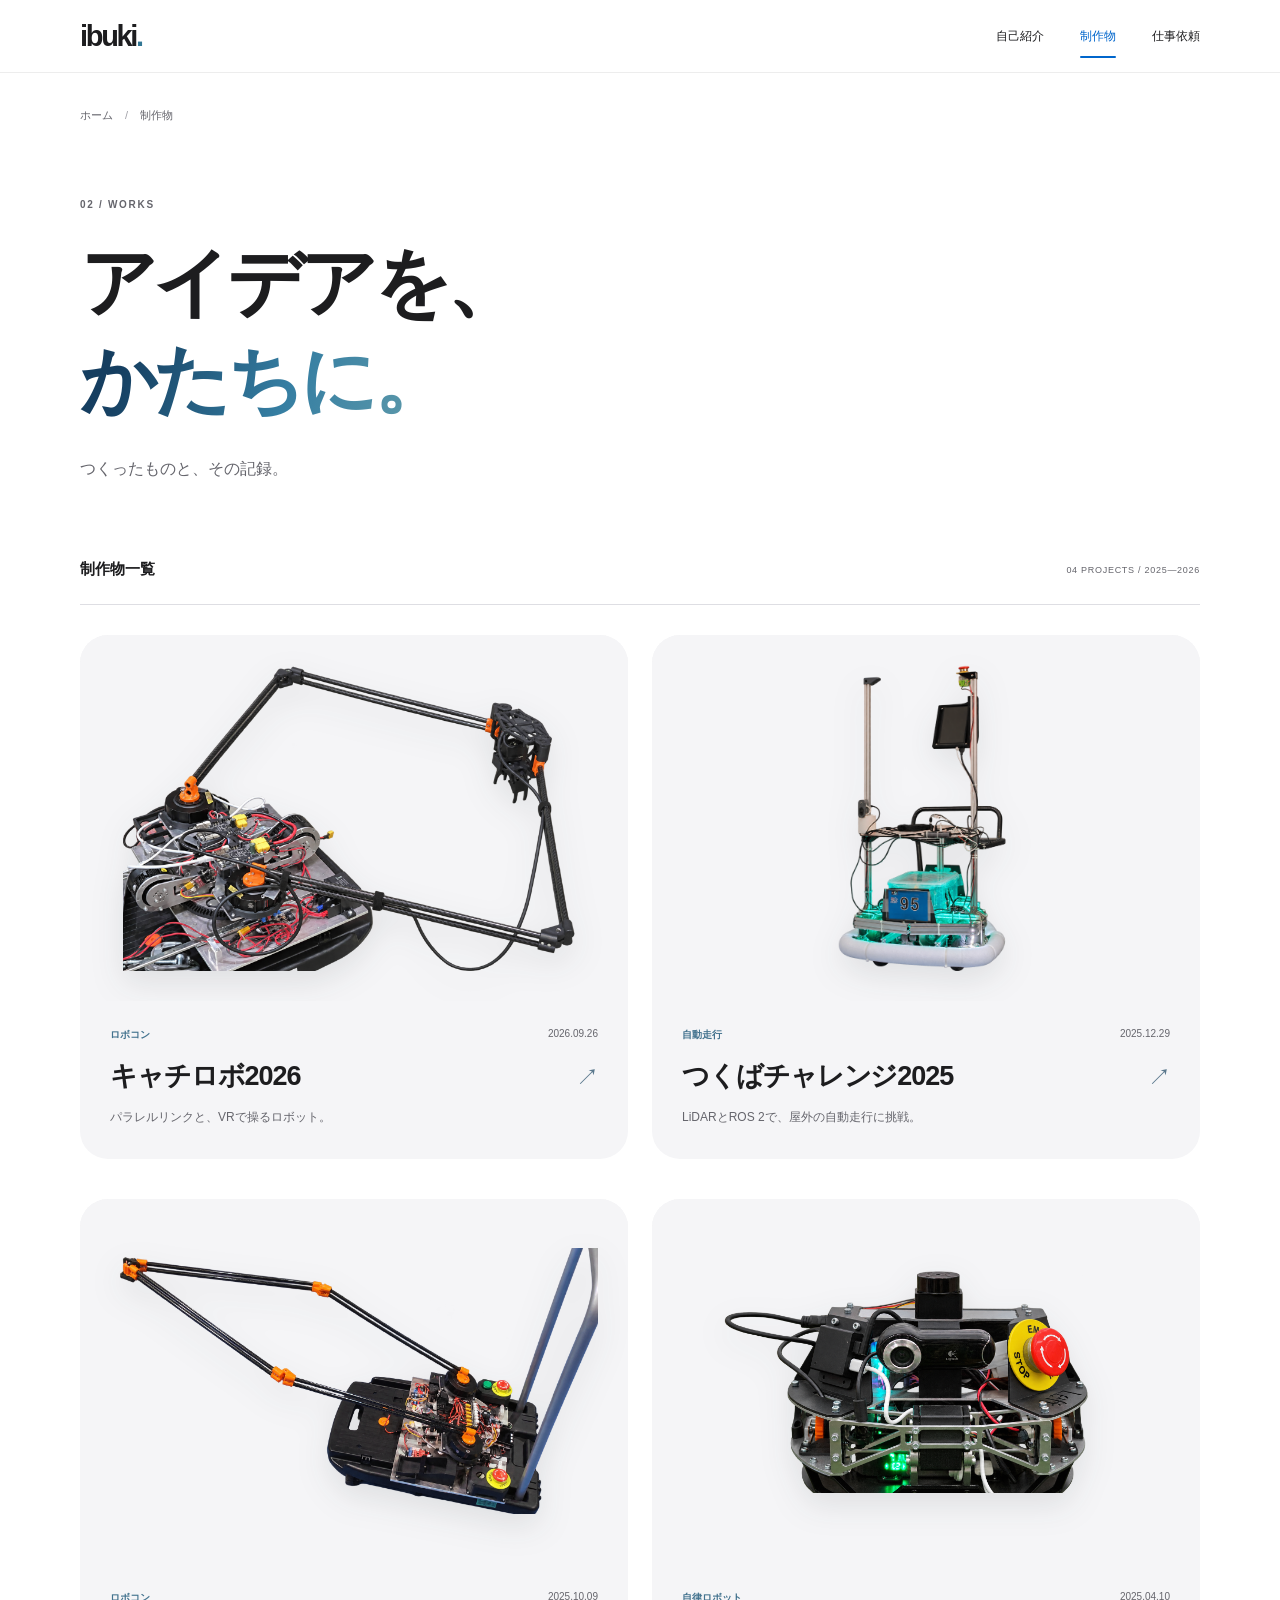
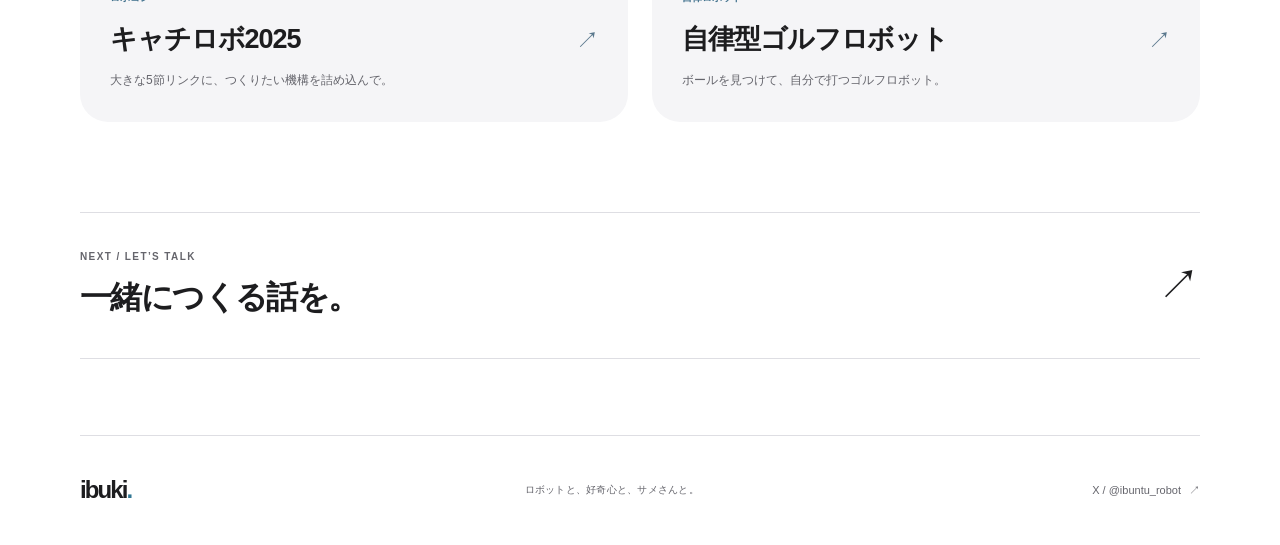
==== works/index.html @ aececbef "Build modern portfolio with real robot photography" ====
<!DOCTYPE html>
<html lang="ja">
<head>
  <meta charset="utf-8">
  <meta name="viewport" content="width=device-width, initial-scale=1">
  <meta name="description" content="キャチロボ、つくばチャレンジ、自律型ゴルフロボット。ibukiの制作物を紹介します。">
  <meta name="theme-color" content="#f5f5f7">
  <title>制作物 — ibuki's blog</title>
  <link rel="icon" href="../image/favicon.svg" type="image/svg+xml">
  <link rel="stylesheet" href="../css/style.css">
  <script src="../js/main.js" defer></script>
</head>
<body>
  <a class="skip-link" href="#main">本文へスキップ</a>
  <header class="site-header">
    <div class="nav-inner"><a class="brand" href="../" aria-label="ibuki's blog ホーム">ibuki<span>.</span></a><nav aria-label="メインナビゲーション"><a href="../about/">自己紹介</a><a href="../works/" aria-current="page">制作物</a><a href="../contact/">仕事依頼</a></nav></div>
    <div class="scroll-progress" aria-hidden="true"></div>
  </header>
  <main id="main"><nav class="breadcrumbs container" aria-label="パンくず"><ol><li><a href="../">ホーム</a></li><li aria-current="page">制作物</li></ol></nav><section class="page-heading container"><p class="eyebrow hero-enter">02 / WORKS</p><h1 class="hero-enter enter-delay-1">アイデアを、<br><span class="gradient-text">かたちに。</span></h1><p class="page-lead hero-enter enter-delay-2">つくったものと、その記録。</p></section><section class="container works-list" aria-labelledby="works-list-title"><div class="works-list-heading reveal"><h2 id="works-list-title">制作物一覧</h2><span>04 PROJECTS / 2025—2026</span></div><div class="project-grid"><a class="project-card reveal" href="./catchrobo-2026/"><div class="project-image  is-cutout"><img src="../image/projects/catchrobo-2026-cutout.png" alt="サメサメ工業のキャチロボ2026出場機体" loading="lazy" decoding="async" referrerpolicy="no-referrer"><span class="image-fallback">写真は原記事でご覧いただけます</span></div><div class="project-card-copy"><div class="project-meta"><span>ロボコン</span><time datetime="2026-09-26">2026.09.26</time></div><h3>キャチロボ2026<span aria-hidden="true">↗</span></h3><p>パラレルリンクと、VRで操るロボット。</p></div></a><a class="project-card reveal" href="./tsukuba-2025/"><div class="project-image  is-cutout"><img src="../image/projects/tsukuba-2025-cutout.png" alt="つくばチャレンジ2025に向けて製作した自動走行ロボット" loading="lazy" decoding="async" referrerpolicy="no-referrer"><span class="image-fallback">写真は原記事でご覧いただけます</span></div><div class="project-card-copy"><div class="project-meta"><span>自動走行</span><time datetime="2025-12-29">2025.12.29</time></div><h3>つくばチャレンジ2025<span aria-hidden="true">↗</span></h3><p>LiDARとROS 2で、屋外の自動走行に挑戦。</p></div></a><a class="project-card reveal" href="./catchrobo-2025/"><div class="project-image  is-cutout"><img src="../image/projects/catchrobo-2025-cutout.png" alt="カーボンパイプの5節リンクを備えたキャチロボ2025の機体" loading="lazy" decoding="async" referrerpolicy="no-referrer"><span class="image-fallback">写真は原記事でご覧いただけます</span></div><div class="project-card-copy"><div class="project-meta"><span>ロボコン</span><time datetime="2025-10-09">2025.10.09</time></div><h3>キャチロボ2025<span aria-hidden="true">↗</span></h3><p>大きな5節リンクに、つくりたい機構を詰め込んで。</p></div></a><a class="project-card reveal" href="./golf-robot/"><div class="project-image  is-cutout"><img src="../image/projects/golf-robot-cutout.png" alt="LiDARとカメラ、ボールを打つクラブを搭載したゴルフロボット" loading="lazy" decoding="async" referrerpolicy="no-referrer"><span class="image-fallback">写真は原記事でご覧いただけます</span></div><div class="project-card-copy"><div class="project-meta"><span>自律ロボット</span><time datetime="2025-04-10">2025.04.10</time></div><h3>自律型ゴルフロボット<span aria-hidden="true">↗</span></h3><p>ボールを見つけて、自分で打つゴルフロボット。</p></div></a></div></section><a class="next-page container reveal" href="../contact/"><span><small>NEXT / LET’S TALK</small><strong>一緒につくる話を。</strong></span><span class="next-arrow" aria-hidden="true">↗</span></a></main>
  <footer class="site-footer container"><a class="brand" href="../" aria-label="ibuki's blog ホーム">ibuki<span>.</span></a><p>ロボットと、好奇心と、サメさんと。</p><a href="https://x.com/ibuntu_robot">X / @ibuntu_robot <span aria-hidden="true">↗</span></a></footer>
</body>
</html>
---- css/style.css ----
@charset "UTF-8";

:root {
  color-scheme: light;
  --ink: #1d1d1f;
  --muted: #65656c;
  --blue: #0066cc;
  --soft: #f5f5f7;
  --line: #dedee3;
  --radius: 28px;
  --font: -apple-system, BlinkMacSystemFont, "Helvetica Neue", Arial, "Noto Sans CJK JP", "Hiragino Kaku Gothic ProN", "Yu Gothic", Meiryo, sans-serif;
}
*, *::before, *::after { box-sizing: border-box; }
html { scroll-behavior: smooth; scroll-padding-top: 100px; }
body { margin: 0; background: white; color: var(--ink); font-family: var(--font); -webkit-font-smoothing: antialiased; }
a { color: inherit; text-decoration: none; -webkit-tap-highlight-color: transparent; touch-action: manipulation; }
img { display: block; width: 100%; height: auto; }
img[hidden] { display: none; }
figure, h1, h2, h3, p { margin: 0; }
::selection { background: #cce5f5; color: #143e5b; }
:focus-visible { outline: 3px solid var(--blue); outline-offset: 6px; }
.container { width: min(1120px, calc(100% - 80px)); margin-inline: auto; }
.section-space { padding-block: 112px; }
.eyebrow { color: var(--muted); font-size: 10px; font-weight: 700; line-height: 1.6; letter-spacing: .17em; }
.gradient-text { color: #327794; background: linear-gradient(110deg, #153e60 12%, #357ea2 57%, #649eac 100%); -webkit-background-clip: text; background-clip: text; -webkit-text-fill-color: transparent; }
.skip-link { position: fixed; top: 10px; left: 20px; z-index: 100; padding: 12px 20px; border-radius: 8px; background: var(--ink); color: white; transform: translateY(-150%); }
.skip-link:focus { transform: translateY(0); }

/* Shared glass navigation. */
.site-header { position: sticky; top: 0; z-index: 20; background: rgb(255 255 255 / 86%); border-bottom: 1px solid rgb(0 0 0 / 7%); -webkit-backdrop-filter: blur(22px) saturate(160%); backdrop-filter: blur(22px) saturate(160%); }
.nav-inner { width: min(1120px, calc(100% - 80px)); height: 72px; margin-inline: auto; display: flex; align-items: center; justify-content: space-between; }
.brand { font-size: 29px; font-weight: 800; letter-spacing: -.08em; line-height: 1; }
.brand span, .profile-name span { color: #327794; }
.site-header nav { display: flex; align-items: center; gap: 36px; height: 100%; }
.site-header nav a { position: relative; display: flex; align-items: center; min-height: 44px; font-size: 12px; font-weight: 500; transition: color .2s; }
.site-header nav a:hover, .site-header nav a[aria-current="page"] { color: var(--blue); }
.site-header nav a[aria-current="page"]::after { content: ""; position: absolute; bottom: 0; left: 0; right: 0; height: 2px; border-radius: 2px; background: var(--blue); }
.scroll-progress { position: absolute; bottom: -1px; left: 0; height: 2px; width: 100%; background: #327794; transform: scaleX(0); transform-origin: left; }

.home-hero { padding-top: 75px; text-align: center; }
.home-hero h1 { margin-top: 24px; font-size: clamp(48px, 6.5vw, 82px); font-weight: 750; letter-spacing: -.06em; line-height: 1.22; }
.hero-description { margin-top: 24px; color: var(--muted); font-size: 18px; font-weight: 500; line-height: 1.9; }
.hero-actions { display: flex; justify-content: center; align-items: center; gap: 28px; margin-top: 26px; }
.button { display: inline-flex; align-items: center; justify-content: center; gap: 22px; min-height: 48px; padding: 13px 24px; border-radius: 999px; font-size: 14px; font-weight: 500; line-height: 1.5; transition: background .25s, transform .25s, box-shadow .25s; }
.button-primary { background: var(--blue); color: white; }
.button-primary:hover { background: #005bb8; transform: translateY(-2px); box-shadow: 0 8px 24px rgb(0 102 204 / 18%); }
.text-link { display: inline-flex; align-items: center; gap: 8px; min-height: 44px; color: var(--blue); font-size: 14px; font-weight: 500; line-height: 1.8; }
.text-link span { display: inline-block; flex-shrink: 0; transition: transform .25s; }
.text-link:hover { text-decoration: underline; text-underline-offset: 5px; }
.text-link:hover span { transform: translate(2px, -2px); }
.hero-photo { overflow: hidden; margin-top: 48px; border: 1px solid var(--line); border-radius: var(--radius); background: white; text-align: left; }
.hero-photo-link { display: block; overflow: hidden; aspect-ratio: 1.8; }
.hero-photo .project-image { height: 100%; padding: 30px; aspect-ratio: auto; background: #eef1f3; }
.hero-photo .project-image img { height: 100%; min-height: 0; object-fit: contain; }
.hero-photo figcaption { display: flex; justify-content: space-between; align-items: center; gap: 24px; padding: 25px 30px; }
.hero-project-kicker { display: block; margin-bottom: 9px; color: var(--muted); font-size: 9px; font-weight: 600; letter-spacing: .14em; }
.hero-photo figcaption strong { font-size: 25px; font-weight: 650; letter-spacing: -.04em; }
.hero-project-subtitle { display: block; margin-top: 8px; color: var(--muted); font-size: 11px; }
.hero-photo figcaption .text-link { flex-shrink: 0; }
.section-intro { display: flex; justify-content: space-between; align-items: end; gap: 30px; margin-bottom: 36px; }
.section-intro h2 { margin-top: 14px; font-size: clamp(28px, 3.3vw, 40px); line-height: 1.4; letter-spacing: -.055em; }
.section-intro > p { color: var(--muted); font-size: 13px; line-height: 1.9; }

/* Real projects lead to their own child pages. */
.project-grid { display: grid; grid-template-columns: repeat(2, minmax(0, 1fr)); gap: 40px 24px; }
.project-card { overflow: hidden; border-radius: var(--radius); background: var(--soft); transition: translate .4s, box-shadow .4s; }
.project-card:hover { translate: 0 -5px; box-shadow: 0 18px 35px rgb(21 43 58 / 10%); }
.project-image { position: relative; display: grid; place-items: center; overflow: hidden; aspect-ratio: 1.5; background: #e8ecf0; }
.project-image img { height: 100%; object-fit: cover; transition: transform .65s cubic-bezier(.2,.65,.3,1); }
.project-card:hover img { transform: scale(1.035); }
.project-card[href*="tsukuba"] .project-image img { object-fit: contain; }
.image-fallback { display: none; position: absolute; inset: 0; align-items: center; justify-content: center; padding: 30px; color: #526474; background: radial-gradient(ellipse at 50% 30%, #f8fcff, #dce7ee); font-size: 12px; text-align: center; }
.image-unavailable .image-fallback { display: flex; }
.project-image.is-cutout { padding: 30px; background: var(--soft); }
.project-image.is-cutout img { min-width: 0; min-height: 0; object-fit: contain; filter: drop-shadow(0 12px 16px rgb(25 35 43 / 10%)); }
.hero-photo .project-image.is-cutout { padding: 38px; background: var(--soft); }
.project-card-copy { padding: 27px 30px 30px; }
.project-meta { display: flex; justify-content: space-between; gap: 20px; color: var(--muted); font-size: 10px; }
.project-meta > span { color: #42728e; font-weight: 600; }
.project-card h3 { display: flex; justify-content: space-between; align-items: baseline; gap: 14px; margin-top: 16px; font-size: clamp(20px, 2.2vw, 27px); font-weight: 650; letter-spacing: -.04em; }
.project-card h3 > span { flex-shrink: 0; color: #5a788d; font-size: 23px; font-weight: 400; }
.project-card-copy > p { margin-top: 12px; color: var(--muted); font-size: 12px; line-height: 1.9; }
.works-list { padding-bottom: 90px; }
.works-list-heading { display: flex; justify-content: space-between; align-items: center; gap: 20px; padding-bottom: 25px; margin-bottom: 30px; border-bottom: 1px solid var(--line); }
.works-list-heading h2 { font-size: 15px; font-weight: 600; }
.works-list-heading > span { color: var(--muted); font-size: 9px; letter-spacing: .08em; }

.explore-section { background: var(--soft); }
.page-grid { display: grid; grid-template-columns: repeat(3, minmax(0, 1fr)); gap: 20px; }
.page-card { position: relative; display: flex; flex-direction: column; min-height: 225px; padding: 28px; overflow: hidden; border-radius: var(--radius); transition: box-shadow .4s, translate .4s; }
.page-card:hover { translate: 0 -6px; box-shadow: 0 18px 40px rgb(21 43 58 / 10%); }
.card-top { display: flex; justify-content: space-between; align-items: center; gap: 8px; }
.card-kicker { font-size: 10px; font-weight: 600; letter-spacing: .12em; }
.circle-arrow { display: grid; flex-shrink: 0; place-items: center; width: 32px; height: 32px; border-radius: 50%; background: white; color: var(--ink); font-size: 18px; transition: transform .3s; }
.page-card:hover .circle-arrow { transform: rotate(45deg); }
.about-card { background: white; }
.works-card { color: white; background: #142b3b; }
.contact-card { background: #e4edf3; }
.card-copy { position: relative; margin-top: auto; }
.card-copy h3 { font-size: 25px; font-weight: 650; letter-spacing: -.04em; }
.card-copy p { margin-top: 12px; color: var(--muted); font-size: 11px; line-height: 1.9; }
.works-card .card-copy p { color: #c4d2dc; }
.closing-section { padding-block: 105px 115px; text-align: center; }
.closing-section h2 { margin-top: 22px; font-size: clamp(30px, 4vw, 48px); font-weight: 650; line-height: 1.5; letter-spacing: -.06em; }
.closing-section .text-link { margin-top: 24px; }

.breadcrumbs { padding-top: 24px; color: var(--muted); font-size: 11px; }
.breadcrumbs ol { display: flex; flex-wrap: wrap; gap: 0 12px; align-items: center; margin: 0; padding: 0; list-style: none; }
.breadcrumbs li + li::before { content: "/"; padding-right: 12px; color: #a1a1a8; }
.breadcrumbs a { display: inline-flex; align-items: center; min-height: 36px; }
.breadcrumbs a:hover { color: var(--blue); }
.page-heading { padding-block: 64px 76px; }
.page-heading h1 { margin-top: 22px; font-size: clamp(44px, 6vw, 76px); font-weight: 750; line-height: 1.27; letter-spacing: -.06em; }
.page-lead { margin-top: 26px; color: var(--muted); font-size: 16px; line-height: 1.9; }
.profile-section { display: grid; grid-template-columns: 1.05fr 1fr; align-items: center; gap: 80px; padding-block: 0 110px; }
.profile-photo { position: relative; overflow: hidden; border-radius: var(--radius); background: #c5d4db; }
.profile-photo img { aspect-ratio: 1; height: 100%; object-fit: cover; object-position: 65% center; }
.profile-photo figcaption { position: absolute; bottom: 20px; left: 24px; padding: 9px 12px; border-radius: 50px; background: rgb(255 255 255 / 92%); color: #304653; font-size: 9px; font-weight: 600; letter-spacing: .08em; }
.profile-name { margin-block: 8px 24px; font-size: 65px; font-weight: 750; letter-spacing: -.075em; }
.profile-copy > p:not(.eyebrow) { margin-bottom: 18px; color: #505057; font-size: 15px; line-height: 2.1; }
.tags { display: flex; flex-wrap: wrap; gap: 8px; margin-block: 26px 18px; }
.tags span { padding: 7px 13px; border-radius: 99px; background: var(--soft); color: var(--muted); font-size: 11px; }
.statement-section { padding-block: 75px 110px; border-top: 1px solid var(--line); text-align: center; }
.statement-section h2 { margin-block: 24px; font-size: clamp(30px, 4vw, 46px); font-weight: 650; line-height: 1.5; letter-spacing: -.05em; }
.statement-section > p:last-child { color: var(--muted); font-size: 14px; line-height: 2; }
.next-page { display: flex; justify-content: space-between; align-items: center; gap: 20px; padding-block: 38px; margin-bottom: 76px; border-block: 1px solid var(--line); }
.next-page > span:first-child { display: grid; gap: 14px; }
.next-page small { color: var(--muted); font-size: 10px; font-weight: 600; letter-spacing: .14em; }
.next-page strong { font-size: clamp(22px, 3vw, 32px); font-weight: 600; letter-spacing: -.05em; transition: color .25s; }
.next-arrow { font-size: 42px; font-weight: 300; transition: transform .3s; }
.next-page:hover strong { color: var(--blue); }
.next-page:hover .next-arrow { transform: translate(5px, -5px); }

.contact-panel { position: relative; display: grid; grid-template-columns: 1.2fr 1fr; gap: 20px; align-items: center; overflow: hidden; padding: 64px; border-radius: var(--radius); background: #edf3f7; }
.contact-panel h2 { margin-top: 20px; font-size: clamp(29px, 3.5vw, 42px); font-weight: 650; line-height: 1.5; letter-spacing: -.05em; }
.contact-panel-copy > p:not(.eyebrow) { margin-block: 22px 28px; color: var(--muted); font-size: 14px; line-height: 2; }
.contact-handle { display: block; margin-top: 14px; color: var(--muted); font-size: 11px; }
.contact-panel-art { display: grid; place-items: center; width: 240px; height: 240px; justify-self: center; border: 1px solid #b9d0de; border-radius: 65px; color: #347b9d; font-size: 170px; font-weight: 300; transform: rotate(-10deg); }
.request-list { padding: 0; margin: 0; list-style: none; }
.request-list li { display: flex; align-items: baseline; gap: 32px; padding-block: 28px; border-top: 1px solid var(--line); }
.request-list li > span { color: #7296a9; font-size: 12px; font-weight: 600; }
.request-list h3 { font-size: 17px; font-weight: 600; letter-spacing: -.025em; }
.request-list p { margin-top: 10px; color: var(--muted); font-size: 13px; line-height: 1.9; }

.detail-meta { display: flex; justify-content: space-between; align-items: center; gap: 20px; padding-bottom: 28px; border-top: 1px solid var(--line); }
.detail-meta > span { padding-top: 8px; font-size: 13px; color: var(--muted); }
.detail-meta .tags { margin-block: 24px 14px; }
.detail-figure { overflow: hidden; }
.detail-figure .project-image { aspect-ratio: 1.85; border-radius: var(--radius); }
.detail-figure img { object-fit: contain; }
.detail-figure figcaption { margin-top: 14px; color: var(--muted); font-size: 10px; line-height: 1.8; }
.detail-figure figcaption a { text-decoration: underline; text-underline-offset: 3px; }
.detail-figure .project-image.is-cutout { padding: 40px; }
.original-photo-link { display: inline-flex; align-items: center; min-height: 36px; margin-left: 20px; color: var(--blue); }
.article-layout { display: grid; grid-template-columns: 220px minmax(0, 1fr); gap: 90px; padding-top: 80px; }
.article-toc { position: sticky; top: 115px; align-self: start; display: grid; gap: 8px; }
.article-toc .eyebrow { margin-bottom: 10px; }
.article-toc a { display: flex; align-items: center; min-height: 36px; color: var(--muted); font-size: 12px; }
.article-toc a:hover { color: var(--blue); }
.article-section { position: relative; padding-block: 0 65px; }
.section-number { display: inline-block; margin-bottom: 14px; color: #527b96; font-size: 11px; font-weight: 600; }
.article-section h2 { margin-bottom: 22px; font-size: 29px; font-weight: 650; line-height: 1.5; letter-spacing: -.04em; }
.article-section > p { color: #505057; font-size: 15px; line-height: 2.2; }
.source-note { padding: 30px; border-radius: 20px; background: var(--soft); }
.source-note h2 { margin-block: 15px; font-size: 21px; font-weight: 600; }
.source-note > p:not(.eyebrow) { color: var(--muted); font-size: 12px; line-height: 1.9; }
.source-note .text-link { margin-top: 15px; font-size: 12px; }
.detail-bottom { display: flex; justify-content: space-between; gap: 20px; padding-block: 35px; margin-top: 85px; margin-bottom: 65px; border-top: 1px solid var(--line); }

.site-footer { display: flex; align-items: center; justify-content: space-between; gap: 24px; min-height: 110px; border-top: 1px solid var(--line); }
.site-footer .brand { font-size: 24px; }
.site-footer p { color: var(--muted); font-size: 10px; letter-spacing: .025em; }
.site-footer > a:last-child { display: flex; align-items: center; gap: 8px; min-height: 44px; color: var(--muted); font-size: 11px; }
.site-footer > a:last-child:hover { color: var(--blue); }

/* All content remains visible without JavaScript. */
.motion-enabled .reveal { opacity: 0; transform: translateY(26px); transition: opacity .8s ease, transform .8s cubic-bezier(.2,.65,.3,1), translate .4s, box-shadow .4s; }
.motion-enabled .reveal.is-visible { opacity: 1; transform: translateY(0); }
.motion-enabled .page-grid > :nth-child(2) { transition-delay: .08s; }
.motion-enabled .page-grid > :nth-child(3) { transition-delay: .16s; }
@media (prefers-reduced-motion: no-preference) {
  .hero-enter { animation: enter .85s cubic-bezier(.2,.65,.3,1) both; }
  .enter-delay-1 { animation-delay: .08s; }
  .enter-delay-2 { animation-delay: .16s; }
  .enter-delay-3 { animation-delay: .24s; }
  .motion-enabled .hero-photo img { will-change: transform; }
  @keyframes enter { from { opacity: 0; transform: translateY(20px); } to { opacity: 1; transform: translateY(0); } }
}
@media (max-width: 900px) {
  .container, .nav-inner { width: calc(100% - 48px); }
  .home-hero { padding-top: 60px; }
  .section-space { padding-block: 85px; }
  .section-intro { align-items: start; }
  .section-intro h2 { font-size: 30px; }
  .section-intro > .text-link { flex-shrink: 0; font-size: 12px; }
  .page-grid { gap: 14px; }
  .page-card { min-height: 225px; padding: 22px; }
  .card-kicker { font-size: 8px; letter-spacing: .06em; }
  .card-copy h3 { font-size: 22px; }
  .card-copy p { font-size: 11px; }
  .profile-section { gap: 40px; }
  .profile-copy > p:not(.eyebrow) { font-size: 13px; }
  .profile-name { font-size: 56px; }
  .contact-panel { padding: 44px; }
  .contact-panel-art { width: 190px; height: 190px; border-radius: 50px; font-size: 135px; }
  .article-layout { grid-template-columns: 170px minmax(0, 1fr); gap: 40px; }
  .article-section h2 { font-size: 25px; }
}
@media (max-width: 640px) {
  .container, .nav-inner { width: calc(100% - 40px); }
  .nav-inner { height: 64px; }
  .brand { font-size: 27px; }
  .site-header nav { gap: 21px; }
  .site-header nav a { font-size: 11px; }
  .home-hero { padding-top: 55px; }
  .eyebrow { font-size: 9px; letter-spacing: .13em; }
  .home-hero h1 { margin-top: 25px; font-size: clamp(37px, 9.5vw, 58px); line-height: 1.3; }
  .hero-description { margin-top: 22px; font-size: 14px; }
  .hero-actions { margin-top: 23px; gap: 22px; }
  .button { gap: 12px; min-height: 46px; padding: 12px 20px; font-size: 12px; }
  .text-link { font-size: 12px; }
  .hero-photo { width: calc(100% + 16px); margin-left: -8px; margin-top: 35px; border-radius: 22px; }
  .hero-photo-link { aspect-ratio: 1.08; }
  .hero-photo .project-image { padding: 20px; }
  .hero-photo figcaption { gap: 14px; padding: 22px 20px; }
  .hero-project-kicker { font-size: 8px; letter-spacing: .08em; }
  .hero-photo figcaption strong { font-size: 21px; }
  .hero-project-subtitle { font-size: 10px; }
  .hero-photo figcaption .text-link { font-size: 11px; }
  .section-space { padding-block: 70px; }
  .section-intro { flex-direction: column; gap: 14px; margin-bottom: 26px; }
  .section-intro h2 { margin-top: 13px; font-size: 29px; }
  .section-intro > p { font-size: 12px; }
  .project-grid { grid-template-columns: 1fr; gap: 24px; }
  .project-card { border-radius: 24px; }
  .project-card-copy { padding: 25px; }
  .project-card h3 { font-size: 24px; }
  .project-card-copy > p { font-size: 12px; }
  .project-image { aspect-ratio: 1.25; }
  .project-image.is-cutout, .hero-photo .project-image.is-cutout { padding: 22px; }
  .page-grid { grid-template-columns: 1fr; gap: 18px; }
  .page-card { min-height: 205px; padding: 26px; border-radius: 24px; }
  .card-kicker { font-size: 10px; }
  .card-copy h3 { font-size: 25px; }
  .card-copy p { font-size: 12px; }
  .closing-section { padding-block: 75px; }
  .closing-section h2 { font-size: 29px; }
  .breadcrumbs { padding-top: 16px; font-size: 10px; }
  .page-heading { padding-block: 42px 52px; }
  .page-heading h1 { margin-top: 22px; font-size: clamp(37px, 9.7vw, 60px); }
  .page-lead { margin-top: 22px; font-size: 13px; }
  .profile-section { grid-template-columns: 1fr; gap: 36px; padding-bottom: 65px; }
  .profile-photo img { aspect-ratio: 1.13; }
  .profile-name { font-size: 60px; }
  .profile-copy > p:not(.eyebrow) { font-size: 14px; }
  .statement-section { padding-block: 58px 70px; }
  .statement-section h2 { font-size: 29px; }
  .statement-section > p:last-child { font-size: 12px; }
  .next-page { padding-block: 30px; margin-bottom: 52px; }
  .next-page strong { font-size: 24px; }
  .next-page small { font-size: 9px; }
  .next-arrow { font-size: 32px; }
  .works-list { padding-bottom: 65px; }
  .works-list-heading > span { font-size: 8px; }
  .contact-panel { grid-template-columns: 1fr; padding: 36px 26px; border-radius: 24px; }
  .contact-panel h2 { font-size: 30px; }
  .contact-panel-copy { position: relative; z-index: 1; }
  .contact-panel-copy > p:not(.eyebrow) { font-size: 13px; }
  .contact-panel-art { position: absolute; right: -30px; bottom: 25px; width: 150px; height: 150px; border-radius: 42px; font-size: 110px; opacity: .14; }
  .request-list li { gap: 20px; padding-block: 25px; }
  .request-list h3 { font-size: 14px; }
  .request-list p { font-size: 12px; }
  .detail-meta { flex-direction: column; align-items: start; gap: 0; padding-block: 18px 24px; }
  .detail-meta .tags { margin-block: 16px 0; }
  .detail-meta > span { font-size: 12px; }
  .detail-figure .project-image { aspect-ratio: 1.1; border-radius: 22px; }
  .detail-figure .project-image.is-cutout { padding: 22px; }
  .detail-figure figcaption { font-size: 9px; }
  .original-photo-link { display: flex; width: fit-content; margin: 4px 0 0; }
  .article-layout { grid-template-columns: 1fr; gap: 42px; padding-top: 40px; }
  .article-toc { position: static; padding: 24px; border-radius: 18px; background: var(--soft); }
  .article-toc a { min-height: 36px; }
  .article-section { padding-bottom: 45px; }
  .article-section h2 { margin-bottom: 18px; font-size: 25px; }
  .article-section > p { font-size: 14px; line-height: 2.1; }
  .source-note { padding: 25px; }
  .source-note h2 { font-size: 19px; }
  .detail-bottom { margin-top: 55px; margin-bottom: 40px; }
  .detail-bottom .text-link { font-size: 11px; }
  .site-footer { flex-wrap: wrap; justify-content: start; gap: 6px 20px; padding-block: 26px; }
  .site-footer .brand { font-size: 25px; }
  .site-footer p { flex: 1; font-size: 9px; }
  .site-footer > a:last-child { width: 100%; min-height: 36px; font-size: 10px; }
  .motion-enabled .page-grid > :nth-child(n) { transition-delay: 0s; }
}
@media (max-width: 359px) {
  .container, .nav-inner { width: calc(100% - 32px); }
  .site-header nav { gap: 14px; }
  .home-hero h1 { font-size: 35px; }
  .hero-actions { gap: 14px; }
  .project-card-copy { padding: 22px; }
  .project-card h3 { font-size: 21px; }
  .next-page strong { font-size: 21px; }
}
@media (prefers-reduced-motion: reduce) {
  html { scroll-behavior: auto; }
  *, *::before, *::after { animation: none !important; transition: none !important; }
  .motion-enabled .reveal { opacity: 1; transform: none; }
}
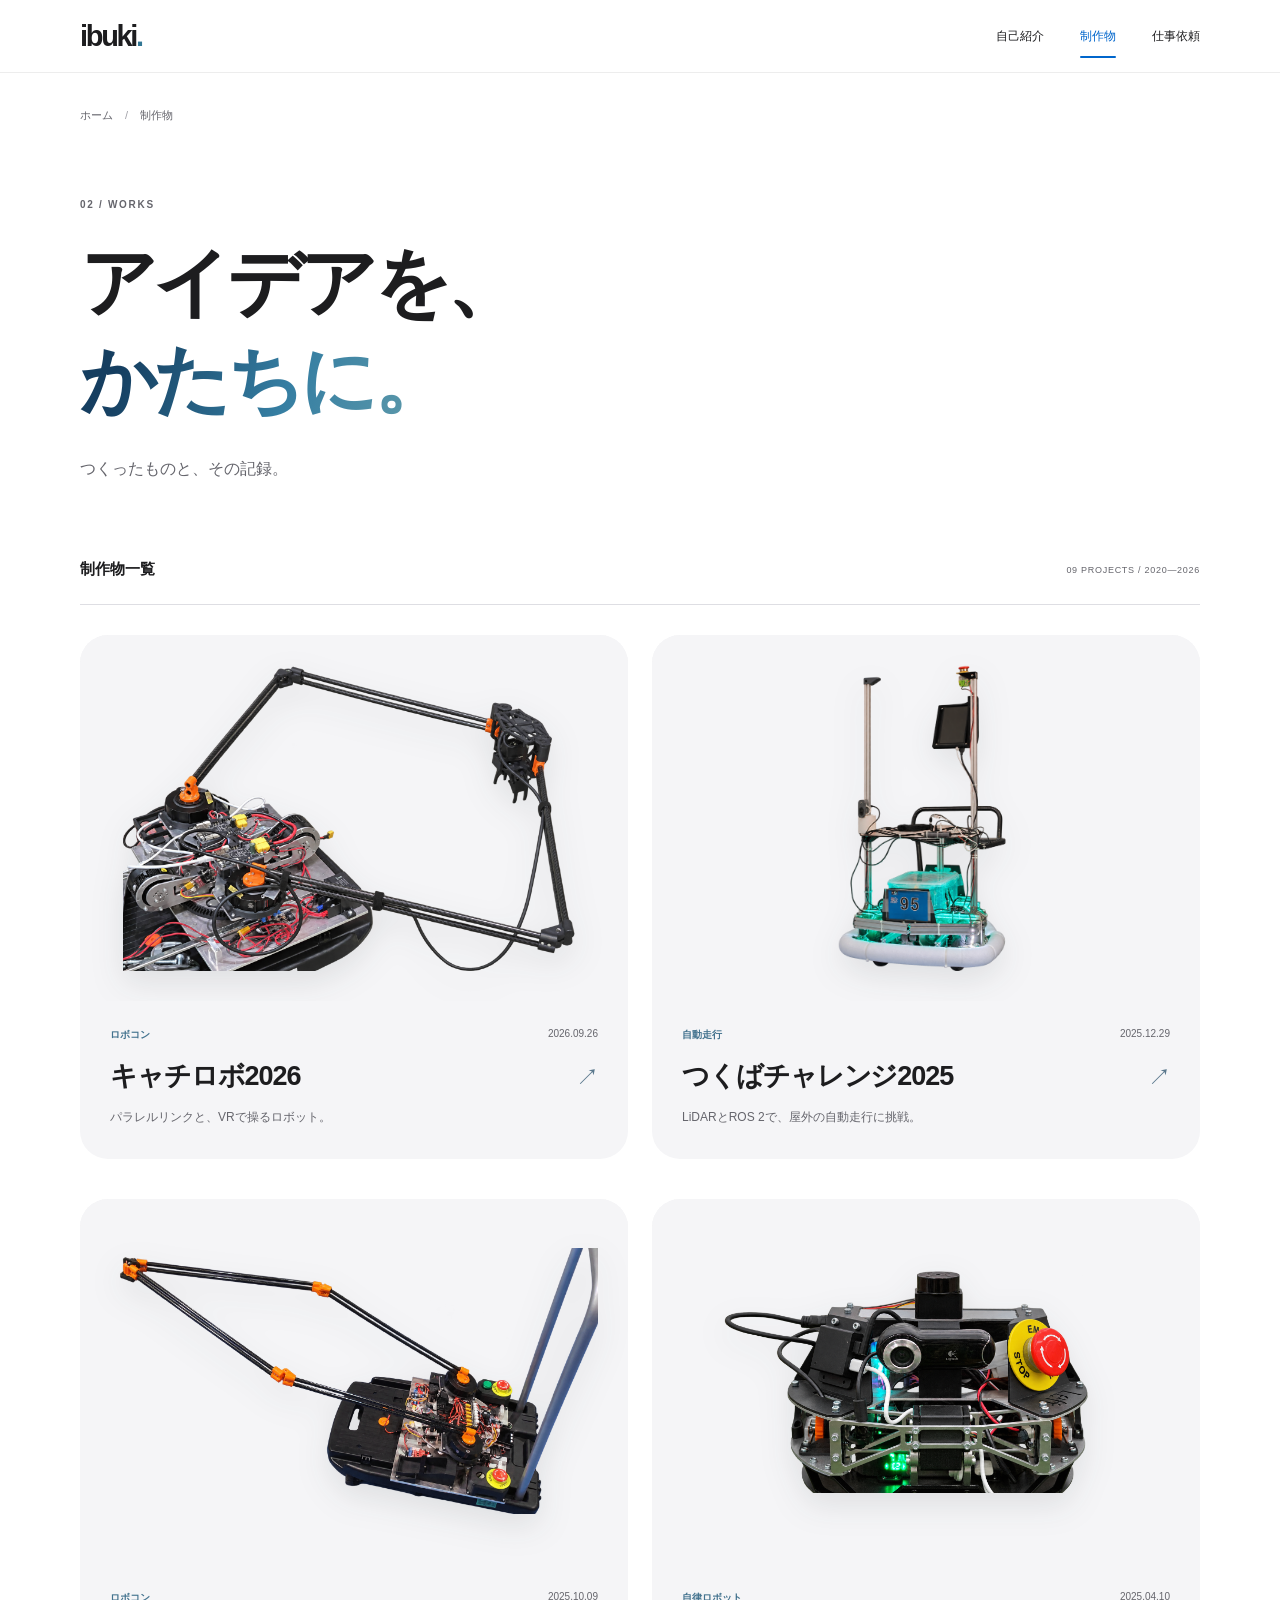
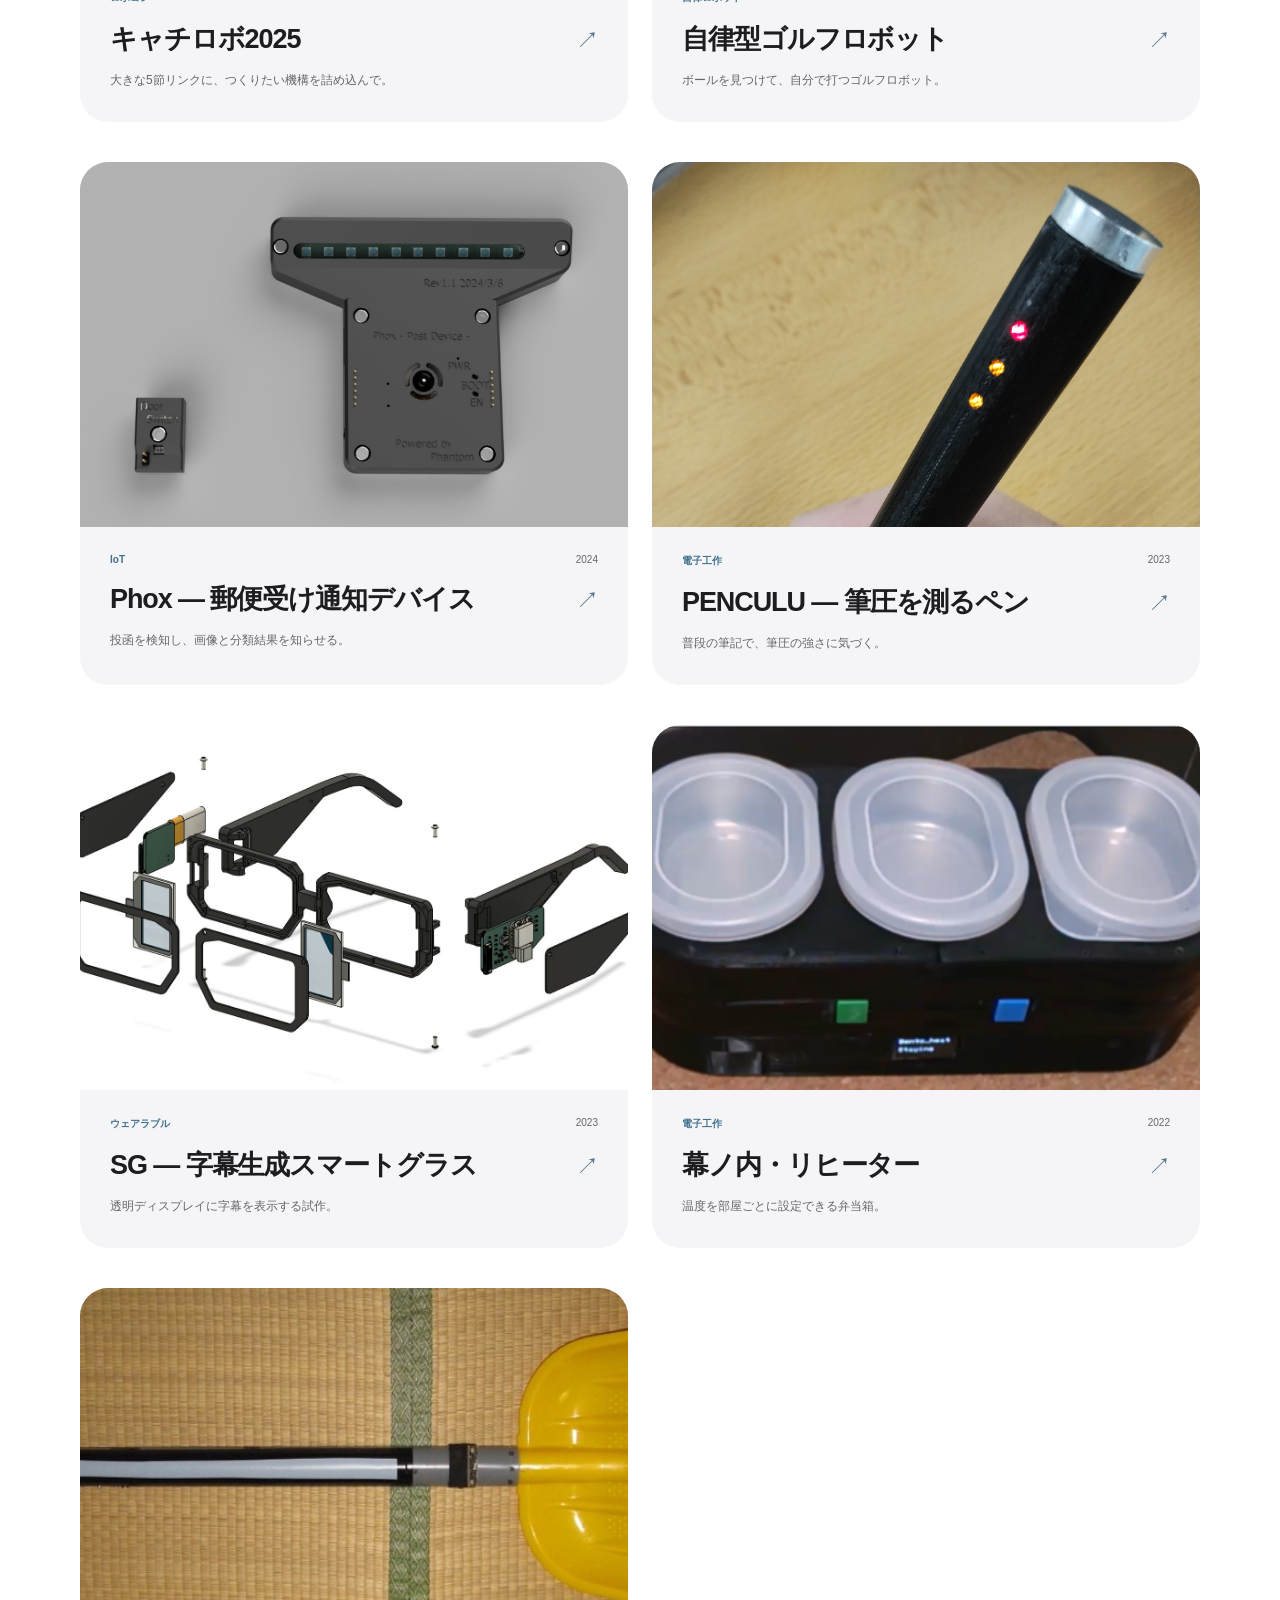
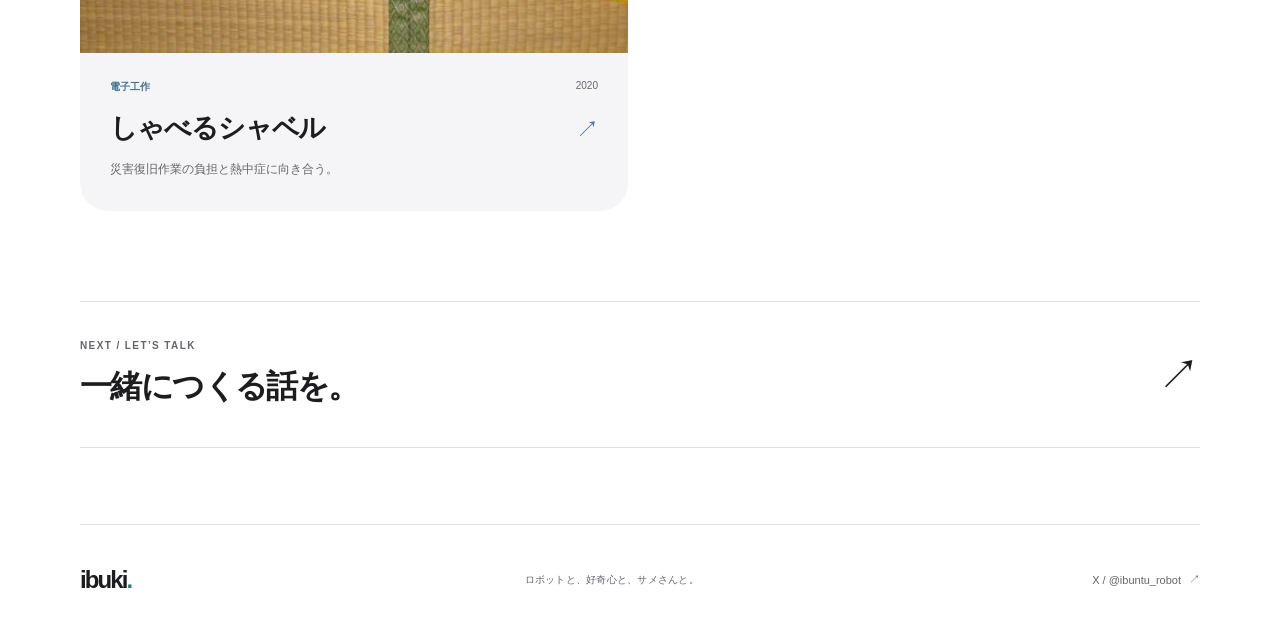
==== commit 15b58979: "Expand portfolio projects and home page" ====
--- a/works/index.html
+++ b/works/index.html
@@ -16,7 +16,7 @@
     <div class="nav-inner"><a class="brand" href="../" aria-label="ibuki's blog ホーム">ibuki<span>.</span></a><nav aria-label="メインナビゲーション"><a href="../about/">自己紹介</a><a href="../works/" aria-current="page">制作物</a><a href="../contact/">仕事依頼</a></nav></div>
     <div class="scroll-progress" aria-hidden="true"></div>
   </header>
-  <main id="main"><nav class="breadcrumbs container" aria-label="パンくず"><ol><li><a href="../">ホーム</a></li><li aria-current="page">制作物</li></ol></nav><section class="page-heading container"><p class="eyebrow hero-enter">02 / WORKS</p><h1 class="hero-enter enter-delay-1">アイデアを、<br><span class="gradient-text">かたちに。</span></h1><p class="page-lead hero-enter enter-delay-2">つくったものと、その記録。</p></section><section class="container works-list" aria-labelledby="works-list-title"><div class="works-list-heading reveal"><h2 id="works-list-title">制作物一覧</h2><span>04 PROJECTS / 2025—2026</span></div><div class="project-grid"><a class="project-card reveal" href="./catchrobo-2026/"><div class="project-image  is-cutout"><img src="../image/projects/catchrobo-2026-cutout.png" alt="サメサメ工業のキャチロボ2026出場機体" loading="lazy" decoding="async" referrerpolicy="no-referrer"><span class="image-fallback">写真は原記事でご覧いただけます</span></div><div class="project-card-copy"><div class="project-meta"><span>ロボコン</span><time datetime="2026-09-26">2026.09.26</time></div><h3>キャチロボ2026<span aria-hidden="true">↗</span></h3><p>パラレルリンクと、VRで操るロボット。</p></div></a><a class="project-card reveal" href="./tsukuba-2025/"><div class="project-image  is-cutout"><img src="../image/projects/tsukuba-2025-cutout.png" alt="つくばチャレンジ2025に向けて製作した自動走行ロボット" loading="lazy" decoding="async" referrerpolicy="no-referrer"><span class="image-fallback">写真は原記事でご覧いただけます</span></div><div class="project-card-copy"><div class="project-meta"><span>自動走行</span><time datetime="2025-12-29">2025.12.29</time></div><h3>つくばチャレンジ2025<span aria-hidden="true">↗</span></h3><p>LiDARとROS 2で、屋外の自動走行に挑戦。</p></div></a><a class="project-card reveal" href="./catchrobo-2025/"><div class="project-image  is-cutout"><img src="../image/projects/catchrobo-2025-cutout.png" alt="カーボンパイプの5節リンクを備えたキャチロボ2025の機体" loading="lazy" decoding="async" referrerpolicy="no-referrer"><span class="image-fallback">写真は原記事でご覧いただけます</span></div><div class="project-card-copy"><div class="project-meta"><span>ロボコン</span><time datetime="2025-10-09">2025.10.09</time></div><h3>キャチロボ2025<span aria-hidden="true">↗</span></h3><p>大きな5節リンクに、つくりたい機構を詰め込んで。</p></div></a><a class="project-card reveal" href="./golf-robot/"><div class="project-image  is-cutout"><img src="../image/projects/golf-robot-cutout.png" alt="LiDARとカメラ、ボールを打つクラブを搭載したゴルフロボット" loading="lazy" decoding="async" referrerpolicy="no-referrer"><span class="image-fallback">写真は原記事でご覧いただけます</span></div><div class="project-card-copy"><div class="project-meta"><span>自律ロボット</span><time datetime="2025-04-10">2025.04.10</time></div><h3>自律型ゴルフロボット<span aria-hidden="true">↗</span></h3><p>ボールを見つけて、自分で打つゴルフロボット。</p></div></a></div></section><a class="next-page container reveal" href="../contact/"><span><small>NEXT / LET’S TALK</small><strong>一緒につくる話を。</strong></span><span class="next-arrow" aria-hidden="true">↗</span></a></main>
+  <main id="main"><nav class="breadcrumbs container" aria-label="パンくず"><ol><li><a href="../">ホーム</a></li><li aria-current="page">制作物</li></ol></nav><section class="page-heading container"><p class="eyebrow hero-enter">02 / WORKS</p><h1 class="hero-enter enter-delay-1">アイデアを、<br><span class="gradient-text">かたちに。</span></h1><p class="page-lead hero-enter enter-delay-2">つくったものと、その記録。</p></section><section class="container works-list" aria-labelledby="works-list-title"><div class="works-list-heading reveal"><h2 id="works-list-title">制作物一覧</h2><span>09 PROJECTS / 2020—2026</span></div><div class="project-grid"><a class="project-card reveal" href="./catchrobo-2026/"><div class="project-image  is-cutout"><img src="../image/projects/catchrobo-2026-cutout.png" alt="サメサメ工業のキャチロボ2026出場機体" loading="lazy" decoding="async" referrerpolicy="no-referrer"><span class="image-fallback">写真は原記事でご覧いただけます</span></div><div class="project-card-copy"><div class="project-meta"><span>ロボコン</span><time datetime="2026-09-26">2026.09.26</time></div><h3>キャチロボ2026<span aria-hidden="true">↗</span></h3><p>パラレルリンクと、VRで操るロボット。</p></div></a><a class="project-card reveal" href="./tsukuba-2025/"><div class="project-image  is-cutout"><img src="../image/projects/tsukuba-2025-cutout.png" alt="つくばチャレンジ2025に向けて製作した自動走行ロボット" loading="lazy" decoding="async" referrerpolicy="no-referrer"><span class="image-fallback">写真は原記事でご覧いただけます</span></div><div class="project-card-copy"><div class="project-meta"><span>自動走行</span><time datetime="2025-12-29">2025.12.29</time></div><h3>つくばチャレンジ2025<span aria-hidden="true">↗</span></h3><p>LiDARとROS 2で、屋外の自動走行に挑戦。</p></div></a><a class="project-card reveal" href="./catchrobo-2025/"><div class="project-image  is-cutout"><img src="../image/projects/catchrobo-2025-cutout.png" alt="カーボンパイプの5節リンクを備えたキャチロボ2025の機体" loading="lazy" decoding="async" referrerpolicy="no-referrer"><span class="image-fallback">写真は原記事でご覧いただけます</span></div><div class="project-card-copy"><div class="project-meta"><span>ロボコン</span><time datetime="2025-10-09">2025.10.09</time></div><h3>キャチロボ2025<span aria-hidden="true">↗</span></h3><p>大きな5節リンクに、つくりたい機構を詰め込んで。</p></div></a><a class="project-card reveal" href="./golf-robot/"><div class="project-image  is-cutout"><img src="../image/projects/golf-robot-cutout.png" alt="LiDARとカメラ、ボールを打つクラブを搭載したゴルフロボット" loading="lazy" decoding="async" referrerpolicy="no-referrer"><span class="image-fallback">写真は原記事でご覧いただけます</span></div><div class="project-card-copy"><div class="project-meta"><span>自律ロボット</span><time datetime="2025-04-10">2025.04.10</time></div><h3>自律型ゴルフロボット<span aria-hidden="true">↗</span></h3><p>ボールを見つけて、自分で打つゴルフロボット。</p></div></a><a class="project-card reveal" href="./phox/"><div class="project-image "><img src="../image/projects/team-phantom/iCAN24_top.png" alt="Phox — 郵便受け通知デバイスの制作写真" loading="lazy" decoding="async" referrerpolicy="no-referrer"><span class="image-fallback">写真は原記事でご覧いただけます</span></div><div class="project-card-copy"><div class="project-meta"><span>IoT</span><time datetime="2024">2024</time></div><h3>Phox — 郵便受け通知デバイス<span aria-hidden="true">↗</span></h3><p>投函を検知し、画像と分類結果を知らせる。</p></div></a><a class="project-card reveal" href="./penculu/"><div class="project-image "><img src="../image/projects/team-phantom/iCAN23_top.jpg" alt="PENCULU — 筆圧を測るペンの制作写真" loading="lazy" decoding="async" referrerpolicy="no-referrer"><span class="image-fallback">写真は原記事でご覧いただけます</span></div><div class="project-card-copy"><div class="project-meta"><span>電子工作</span><time datetime="2023">2023</time></div><h3>PENCULU — 筆圧を測るペン<span aria-hidden="true">↗</span></h3><p>普段の筆記で、筆圧の強さに気づく。</p></div></a><a class="project-card reveal" href="./smart-glass/"><div class="project-image "><img src="../image/projects/team-phantom/CF_SG_top.png" alt="SG — 字幕生成スマートグラスの制作写真" loading="lazy" decoding="async" referrerpolicy="no-referrer"><span class="image-fallback">写真は原記事でご覧いただけます</span></div><div class="project-card-copy"><div class="project-meta"><span>ウェアラブル</span><time datetime="2023">2023</time></div><h3>SG — 字幕生成スマートグラス<span aria-hidden="true">↗</span></h3><p>透明ディスプレイに字幕を表示する試作。</p></div></a><a class="project-card reveal" href="./makunouchi-reheater/"><div class="project-image "><img src="../image/projects/team-phantom/iCAN22_top.png" alt="幕ノ内・リヒーターの制作写真" loading="lazy" decoding="async" referrerpolicy="no-referrer"><span class="image-fallback">写真は原記事でご覧いただけます</span></div><div class="project-card-copy"><div class="project-meta"><span>電子工作</span><time datetime="2022">2022</time></div><h3>幕ノ内・リヒーター<span aria-hidden="true">↗</span></h3><p>温度を部屋ごとに設定できる弁当箱。</p></div></a><a class="project-card reveal" href="./talking-shovel/"><div class="project-image "><img src="../image/projects/team-phantom/iCAN20_top.jpg" alt="しゃべるシャベルの制作写真" loading="lazy" decoding="async" referrerpolicy="no-referrer"><span class="image-fallback">写真は原記事でご覧いただけます</span></div><div class="project-card-copy"><div class="project-meta"><span>電子工作</span><time datetime="2020">2020</time></div><h3>しゃべるシャベル<span aria-hidden="true">↗</span></h3><p>災害復旧作業の負担と熱中症に向き合う。</p></div></a></div></section><a class="next-page container reveal" href="../contact/"><span><small>NEXT / LET’S TALK</small><strong>一緒につくる話を。</strong></span><span class="next-arrow" aria-hidden="true">↗</span></a></main>
   <footer class="site-footer container"><a class="brand" href="../" aria-label="ibuki's blog ホーム">ibuki<span>.</span></a><p>ロボットと、好奇心と、サメさんと。</p><a href="https://x.com/ibuntu_robot">X / @ibuntu_robot <span aria-hidden="true">↗</span></a></footer>
 </body>
 </html>
--- a/css/style.css
+++ b/css/style.css
@@ -49,7 +49,7 @@
 .text-link:hover { text-decoration: underline; text-underline-offset: 5px; }
 .text-link:hover span { transform: translate(2px, -2px); }
 .hero-photo { overflow: hidden; margin-top: 48px; border: 1px solid var(--line); border-radius: var(--radius); background: white; text-align: left; }
-.hero-photo-link { display: block; overflow: hidden; aspect-ratio: 1.8; }
+.hero-photo-frame { display: block; overflow: hidden; aspect-ratio: 1.8; }
 .hero-photo .project-image { height: 100%; padding: 30px; aspect-ratio: auto; background: #eef1f3; }
 .hero-photo .project-image img { height: 100%; min-height: 0; object-fit: contain; }
 .hero-photo figcaption { display: flex; justify-content: space-between; align-items: center; gap: 24px; padding: 25px 30px; }
@@ -220,7 +220,7 @@
   .button { gap: 12px; min-height: 46px; padding: 12px 20px; font-size: 12px; }
   .text-link { font-size: 12px; }
   .hero-photo { width: calc(100% + 16px); margin-left: -8px; margin-top: 35px; border-radius: 22px; }
-  .hero-photo-link { aspect-ratio: 1.08; }
+  .hero-photo-frame { aspect-ratio: 1.08; }
   .hero-photo .project-image { padding: 20px; }
   .hero-photo figcaption { gap: 14px; padding: 22px 20px; }
   .hero-project-kicker { font-size: 8px; letter-spacing: .08em; }
@@ -307,3 +307,22 @@
   *, *::before, *::after { animation: none !important; transition: none !important; }
   .motion-enabled .reveal { opacity: 1; transform: none; }
 }
+
+.article-gallery { margin: 10px 0 70px; }
+.article-gallery h2 { margin-bottom: 24px; font-size: 27px; }
+.gallery-grid { display: grid; grid-template-columns: repeat(2, minmax(0, 1fr)); gap: 22px; }
+.gallery-grid figure { min-width: 0; }
+.gallery-grid img { display: block; width: 100%; aspect-ratio: 4 / 3; object-fit: contain; background: var(--soft); border-radius: 14px; }
+.gallery-grid figcaption { padding-top: 8px; color: var(--muted); font-size: 12px; line-height: 1.6; }
+@media (max-width: 540px) { .gallery-grid { grid-template-columns: 1fr; } }
+
+#selected .project-grid { grid-template-columns: repeat(3, minmax(0, 1fr)); }
+@media (max-width: 900px) { #selected .project-grid { grid-template-columns: repeat(2, minmax(0, 1fr)); } }
+@media (max-width: 640px) { #selected .project-grid { grid-template-columns: 1fr; } }
+
+.home-about { display: grid; grid-template-columns: 1fr 1fr; gap: 60px; align-items: start; border-bottom: 1px solid var(--line); }
+.home-about h2 { margin-top: 14px; font-size: clamp(30px, 3.8vw, 48px); line-height: 1.4; letter-spacing: -.05em; }
+.home-about-copy p { color: #505057; font-size: 15px; line-height: 2.2; }
+.home-about-copy p + p { margin-top: 16px; }
+.home-about-copy .text-link { margin-top: 18px; }
+@media (max-width: 640px) { .home-about { grid-template-columns: 1fr; gap: 24px; } .home-about-copy p { font-size: 14px; } }
